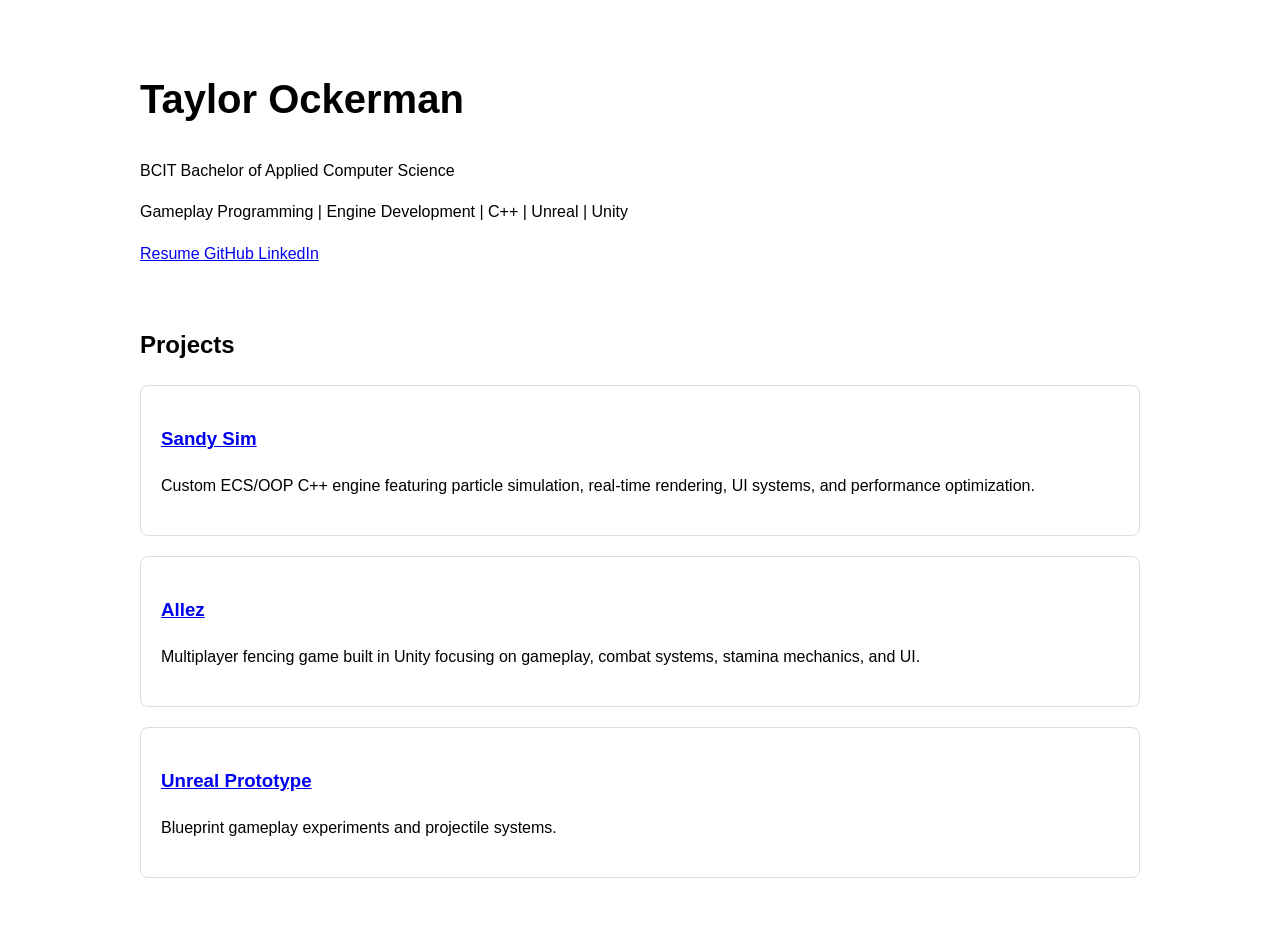
==== index.html @ caac099d "index setup and sandysim page start" ====
<!DOCTYPE html>
<html>

<head>
  <title>Taylor Ockerman Portfolio</title>
  <link rel="stylesheet" href="styles.css">
</head>

<body>

  <header>
    <h1>Taylor Ockerman</h1>

    <p>
      BCIT Bachelor of Applied Computer Science
    </p>

    <p>
      Gameplay Programming |
      Engine Development |
      C++ |
      Unreal |
      Unity
    </p>

    <a href="resume/resume.pdf">
      Resume
    </a>

    <a href="https://github.com/taylor-ockerman">
      GitHub
    </a>

    <a href="https://linkedin.com/in/taylor-ockerman">
      LinkedIn
    </a>

  </header>

  <section>

    <h2>Projects</h2>

    <div>

      <h3>
        <a href="projects/sandysim.html">
          Sandy Sim
        </a>
      </h3>

      <p>
        Custom ECS/OOP C++ engine featuring particle simulation,
        real-time rendering, UI systems, and performance optimization.
      </p>

    </div>

    <div>

      <h3>
        <a href="projects/allez.html">
          Allez
        </a>
      </h3>

      <p>
        Multiplayer fencing game built in Unity focusing on gameplay,
        combat systems, stamina mechanics, and UI.
      </p>

    </div>

    <div>

      <h3>
        <a href="projects/unreal.html">
          Unreal Prototype
        </a>
      </h3>

      <p>
        Blueprint gameplay experiments and projectile systems.
      </p>

    </div>

  </section>

</body>

</html>
---- styles.css ----
body {
  max-width: 1000px;
  margin: auto;

  font-family: Arial;
  line-height: 1.6;

  padding: 40px;
}

header {
  margin-bottom: 60px;
}

h1 {
  font-size: 40px;
}

div {
  border: 1px solid #ddd;

  padding: 20px;

  margin-bottom: 20px;

  border-radius: 8px;
}
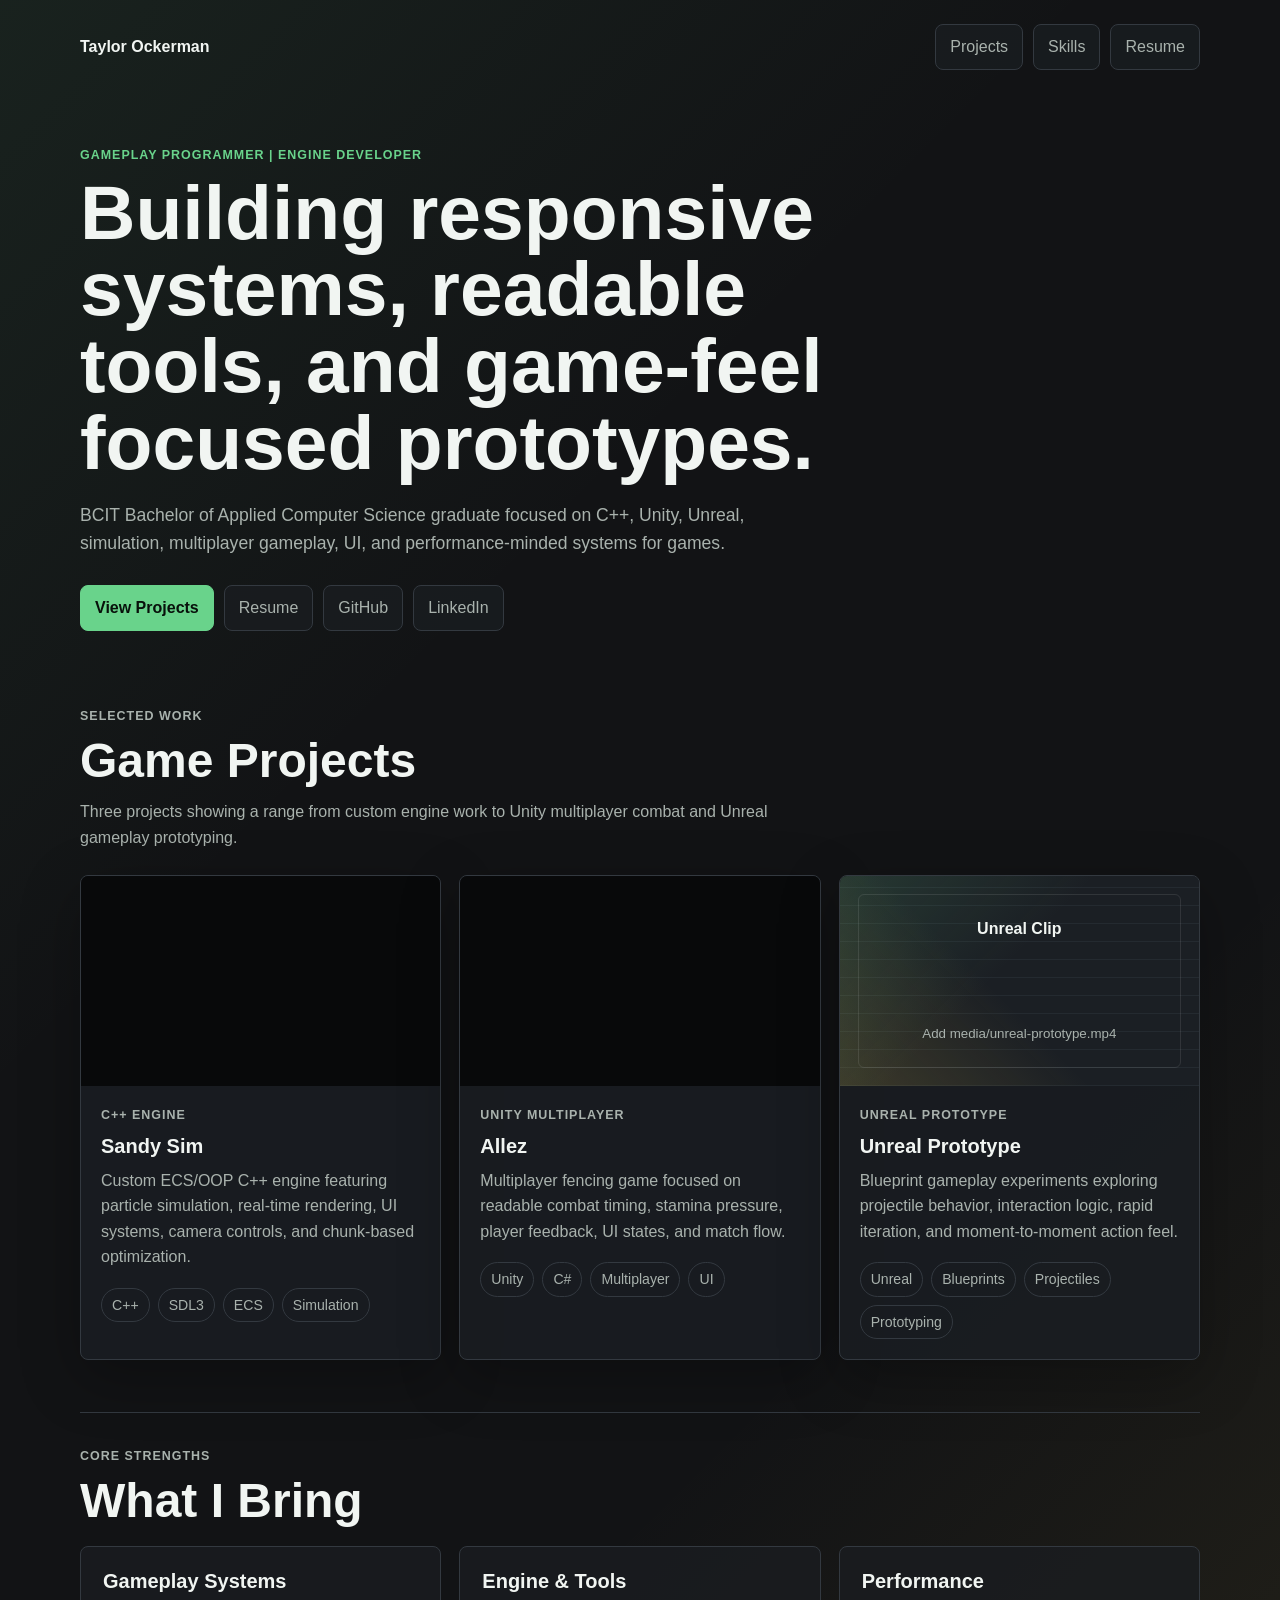
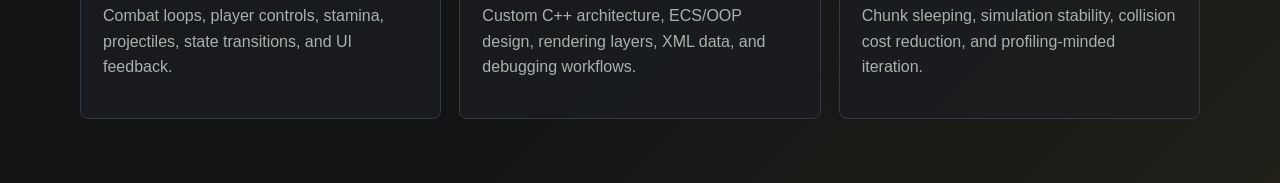
==== commit 254209a4: "majority of content added" ====
--- a/index.html
+++ b/index.html
@@ -1,92 +1,148 @@
 <!DOCTYPE html>
-<html>
+<html lang="en">
 
 <head>
-  <title>Taylor Ockerman Portfolio</title>
+  <meta charset="UTF-8">
+  <meta name="viewport" content="width=device-width, initial-scale=1.0">
+  <title>Taylor Ockerman | Game Developer Portfolio</title>
   <link rel="stylesheet" href="styles.css">
 </head>
 
 <body>
+  <header class="site-header">
+    <nav class="nav-bar" aria-label="Primary navigation">
+      <a class="logo" href="index.html">Taylor Ockerman</a>
+      <div class="nav-links">
+        <a href="#projects">Projects</a>
+        <a href="#skills">Skills</a>
+        <a href="resume.html">Resume</a>
+      </div>
+    </nav>
 
-  <header>
-    <h1>Taylor Ockerman</h1>
+    <section class="hero">
+      <p class="eyebrow">Gameplay Programmer | Engine Developer</p>
+      <h1>Building responsive systems, readable tools, and game-feel focused prototypes.</h1>
+      <p class="hero-copy">
+        BCIT Bachelor of Applied Computer Science graduate focused on C++, Unity, Unreal, simulation,
+        multiplayer gameplay, UI, and performance-minded systems for games.
+      </p>
 
-    <p>
-      BCIT Bachelor of Applied Computer Science
-    </p>
-
-    <p>
-      Gameplay Programming |
-      Engine Development |
-      C++ |
-      Unreal |
-      Unity
-    </p>
-
-    <a href="resume/resume.pdf">
-      Resume
-    </a>
-
-    <a href="https://github.com/taylor-ockerman">
-      GitHub
-    </a>
-
-    <a href="https://linkedin.com/in/taylor-ockerman">
-      LinkedIn
-    </a>
-
+      <div class="hero-actions">
+        <a class="button primary" href="#projects">View Projects</a>
+        <a class="button" href="resume.html">Resume</a>
+        <a class="button" href="https://github.com/taylor-ockerman">GitHub</a>
+        <a class="button" href="https://linkedin.com/in/taylor-ockerman">LinkedIn</a>
+      </div>
+    </section>
   </header>
 
-  <section>
+  <main>
+    <section class="section-intro" id="projects">
+      <p class="eyebrow">Selected Work</p>
+      <h2>Game Projects</h2>
+      <p>
+        Three projects showing a range from custom engine work to Unity multiplayer combat and Unreal
+        gameplay prototyping.
+      </p>
+    </section>
 
-    <h2>Projects</h2>
+    <section class="project-grid" aria-label="Project list">
+      <article class="project-card">
+        <a class="media-link" href="projects/SandySim.html" aria-label="Open Sandy Sim project page">
+          <video class="project-video" autoplay muted loop playsinline preload="metadata" aria-label="Sandy Sim gameplay clip">
+            <source src="media/sandysim.mp4" type="video/mp4">
+          </video>
+        </a>
+        <div class="project-card-body">
+          <div>
+            <p class="tag">C++ Engine</p>
+            <h3><a href="projects/SandySim.html">Sandy Sim</a></h3>
+          </div>
+          <p>
+            Custom ECS/OOP C++ engine featuring particle simulation, real-time rendering, UI systems,
+            camera controls, and chunk-based optimization.
+          </p>
+          <ul class="tech-list">
+            <li>C++</li>
+            <li>SDL3</li>
+            <li>ECS</li>
+            <li>Simulation</li>
+          </ul>
+        </div>
+      </article>
 
-    <div>
+      <article class="project-card">
+        <a class="media-link" href="projects/Allez.html" aria-label="Open Allez project page">
+          <video class="project-video" autoplay muted loop playsinline preload="metadata" aria-label="Allez gameplay clip">
+            <source src="media/allez.mp4" type="video/mp4">
+          </video>
+        </a>
+        <div class="project-card-body">
+          <div>
+            <p class="tag">Unity Multiplayer</p>
+            <h3><a href="projects/Allez.html">Allez</a></h3>
+          </div>
+          <p>
+            Multiplayer fencing game focused on readable combat timing, stamina pressure, player feedback,
+            UI states, and match flow.
+          </p>
+          <ul class="tech-list">
+            <li>Unity</li>
+            <li>C#</li>
+            <li>Multiplayer</li>
+            <li>UI</li>
+          </ul>
+        </div>
+      </article>
 
-      <h3>
-        <a href="projects/sandysim.html">
-          Sandy Sim
+      <article class="project-card">
+        <a class="media-link" href="projects/Unreal.html" aria-label="Open Unreal Prototype project page">
+          <div class="clip-placeholder">
+            <span>Unreal Clip</span>
+            <small>Add media/unreal-prototype.mp4</small>
+          </div>
         </a>
-      </h3>
+        <div class="project-card-body">
+          <div>
+            <p class="tag">Unreal Prototype</p>
+            <h3><a href="projects/Unreal.html">Unreal Prototype</a></h3>
+          </div>
+          <p>
+            Blueprint gameplay experiments exploring projectile behavior, interaction logic, rapid iteration,
+            and moment-to-moment action feel.
+          </p>
+          <ul class="tech-list">
+            <li>Unreal</li>
+            <li>Blueprints</li>
+            <li>Projectiles</li>
+            <li>Prototyping</li>
+          </ul>
+        </div>
+      </article>
+    </section>
 
-      <p>
-        Custom ECS/OOP C++ engine featuring particle simulation,
-        real-time rendering, UI systems, and performance optimization.
-      </p>
+    <section class="skills-band" id="skills">
+      <div class="section-intro compact">
+        <p class="eyebrow">Core Strengths</p>
+        <h2>What I Bring</h2>
+      </div>
 
-    </div>
-
-    <div>
-
-      <h3>
-        <a href="projects/allez.html">
-          Allez
-        </a>
-      </h3>
-
-      <p>
-        Multiplayer fencing game built in Unity focusing on gameplay,
-        combat systems, stamina mechanics, and UI.
-      </p>
-
-    </div>
-
-    <div>
-
-      <h3>
-        <a href="projects/unreal.html">
-          Unreal Prototype
-        </a>
-      </h3>
-
-      <p>
-        Blueprint gameplay experiments and projectile systems.
-      </p>
-
-    </div>
-
-  </section>
-
+      <div class="skill-grid">
+        <div>
+          <h3>Gameplay Systems</h3>
+          <p>Combat loops, player controls, stamina, projectiles, state transitions, and UI feedback.</p>
+        </div>
+        <div>
+          <h3>Engine & Tools</h3>
+          <p>Custom C++ architecture, ECS/OOP design, rendering layers, XML data, and debugging workflows.</p>
+        </div>
+        <div>
+          <h3>Performance</h3>
+          <p>Chunk sleeping, simulation stability, collision cost reduction, and profiling-minded iteration.</p>
+        </div>
+      </div>
+    </section>
+  </main>
 </body>
 
-</html>+</html>
--- a/styles.css
+++ b/styles.css
@@ -1,27 +1,476 @@
+:root {
+  --bg: #121315;
+  --panel: #1a1d21;
+  --panel-strong: #22262b;
+  --text: #f1f5f2;
+  --muted: #a9b2ad;
+  --line: #333940;
+  --accent: #69d38b;
+  --accent-strong: #e8c547;
+  --shadow: 0 18px 60px rgba(0, 0, 0, 0.28);
+}
+
+* {
+  box-sizing: border-box;
+}
+
+html {
+  scroll-behavior: smooth;
+}
+
 body {
-  max-width: 1000px;
-  margin: auto;
-
-  font-family: Arial;
+  margin: 0;
+  background:
+    linear-gradient(135deg, rgba(105, 211, 139, 0.08), transparent 36%),
+    linear-gradient(315deg, rgba(232, 197, 71, 0.07), transparent 30%),
+    var(--bg);
+  color: var(--text);
+  font-family: Arial, Helvetica, sans-serif;
   line-height: 1.6;
-
-  padding: 40px;
-}
-
-header {
-  margin-bottom: 60px;
+}
+
+a {
+  color: inherit;
+  text-decoration: none;
+}
+
+a:hover {
+  color: var(--accent);
+}
+
+.site-header,
+main,
+.project-page,
+.resume-page {
+  width: min(1120px, calc(100% - 40px));
+  margin: 0 auto;
+}
+
+.site-header {
+  padding: 24px 0 54px;
+}
+
+.nav-bar {
+  display: flex;
+  align-items: center;
+  justify-content: space-between;
+  gap: 18px;
+  margin-bottom: 76px;
+}
+
+.logo {
+  font-weight: 800;
+  letter-spacing: 0;
+}
+
+.nav-links {
+  display: flex;
+  flex-wrap: wrap;
+  justify-content: flex-end;
+  gap: 10px;
+}
+
+.nav-links a,
+.button {
+  min-height: 42px;
+  display: inline-flex;
+  align-items: center;
+  justify-content: center;
+  border: 1px solid var(--line);
+  border-radius: 8px;
+  padding: 9px 14px;
+  color: var(--muted);
+  background: rgba(26, 29, 33, 0.76);
+}
+
+.button.primary {
+  color: #08110b;
+  background: var(--accent);
+  border-color: var(--accent);
+  font-weight: 700;
+}
+
+.hero {
+  max-width: 850px;
+  padding-bottom: 22px;
+}
+
+.eyebrow,
+.tag {
+  margin: 0 0 8px;
+  color: var(--accent);
+  font-size: 0.78rem;
+  font-weight: 800;
+  letter-spacing: 0.08em;
+  text-transform: uppercase;
+}
+
+h1,
+h2,
+h3,
+p {
+  margin-top: 0;
 }
 
 h1 {
-  font-size: 40px;
-}
-
-div {
-  border: 1px solid #ddd;
-
+  max-width: 820px;
+  margin-bottom: 20px;
+  font-size: clamp(2.4rem, 6vw, 5rem);
+  line-height: 1;
+}
+
+h2 {
+  margin-bottom: 12px;
+  font-size: clamp(1.9rem, 4vw, 3rem);
+  line-height: 1.1;
+}
+
+h3 {
+  margin-bottom: 10px;
+  font-size: 1.25rem;
+  line-height: 1.2;
+}
+
+.hero-copy,
+.section-intro p,
+.project-card p,
+.detail-section p,
+.skill-grid p {
+  color: var(--muted);
+}
+
+.hero-copy {
+  max-width: 720px;
+  font-size: 1.1rem;
+}
+
+.hero-actions {
+  display: flex;
+  flex-wrap: wrap;
+  gap: 10px;
+  margin-top: 28px;
+}
+
+main {
+  padding-bottom: 64px;
+}
+
+.section-intro {
+  max-width: 720px;
+  margin-bottom: 24px;
+}
+
+.section-intro.compact {
+  margin-bottom: 18px;
+}
+
+.project-grid {
+  display: grid;
+  grid-template-columns: repeat(3, minmax(0, 1fr));
+  gap: 18px;
+  margin-bottom: 52px;
+}
+
+.project-card {
+  overflow: hidden;
+  border: 1px solid var(--line);
+  border-radius: 8px;
+  background: rgba(26, 29, 33, 0.88);
+  box-shadow: var(--shadow);
+}
+
+.media-link {
+  display: block;
+}
+
+.clip-placeholder,
+.clip-frame {
+  position: relative;
+  display: grid;
+  min-height: 210px;
+  place-items: center;
+  overflow: hidden;
+  background:
+    linear-gradient(135deg, rgba(105, 211, 139, 0.14), transparent 45%),
+    linear-gradient(45deg, rgba(232, 197, 71, 0.16), transparent 44%),
+    repeating-linear-gradient(0deg, #242a30 0 1px, #1b1f24 1px 18px);
+}
+
+.project-video {
+  display: block;
+  width: 100%;
+  min-height: 210px;
+  aspect-ratio: 16 / 9;
+  background: #08090a;
+  object-fit: cover;
+}
+
+.clip-placeholder::after,
+.clip-frame::after {
+  content: "";
+  position: absolute;
+  inset: 18px;
+  border: 1px solid rgba(241, 245, 242, 0.1);
+  border-radius: 6px;
+}
+
+.clip-placeholder span,
+.clip-placeholder small,
+.clip-frame span {
+  position: relative;
+  z-index: 1;
+}
+
+.clip-placeholder span,
+.clip-frame span {
+  display: block;
+  color: var(--text);
+  font-weight: 800;
+}
+
+.clip-placeholder small {
+  display: block;
+  color: var(--muted);
+}
+
+.project-card-body {
   padding: 20px;
-
-  margin-bottom: 20px;
-
-  border-radius: 8px;
-}+}
+
+.tech-list,
+.detail-list {
+  display: flex;
+  flex-wrap: wrap;
+  gap: 8px;
+  margin: 18px 0 0;
+  padding: 0;
+  list-style: none;
+}
+
+.tech-list li,
+.detail-list li {
+  border: 1px solid var(--line);
+  border-radius: 999px;
+  padding: 5px 10px;
+  color: var(--muted);
+  font-size: 0.88rem;
+}
+
+.skills-band {
+  border-top: 1px solid var(--line);
+  padding-top: 34px;
+}
+
+.skill-grid {
+  display: grid;
+  grid-template-columns: repeat(3, minmax(0, 1fr));
+  gap: 18px;
+}
+
+.skill-grid div,
+.detail-section {
+  border: 1px solid var(--line);
+  border-radius: 8px;
+  padding: 22px;
+  background: rgba(26, 29, 33, 0.78);
+}
+
+.project-page {
+  padding: 24px 0 64px;
+}
+
+.resume-page {
+  padding: 24px 0 64px;
+}
+
+.resume-nav {
+  margin-bottom: 54px;
+}
+
+.resume-hero {
+  display: grid;
+  grid-template-columns: minmax(0, 1fr) auto;
+  gap: 28px;
+  align-items: end;
+  margin-bottom: 34px;
+}
+
+.resume-actions {
+  display: flex;
+  flex-wrap: wrap;
+  justify-content: flex-end;
+  gap: 10px;
+}
+
+.resume-layout {
+  display: grid;
+  grid-template-columns: 320px minmax(0, 1fr);
+  gap: 18px;
+  align-items: start;
+}
+
+.resume-sidebar,
+.resume-main {
+  display: grid;
+  gap: 18px;
+}
+
+.resume-section {
+  border: 1px solid var(--line);
+  border-radius: 8px;
+  padding: 22px;
+  background: rgba(26, 29, 33, 0.78);
+}
+
+.resume-section > :last-child,
+.resume-item > :last-child {
+  margin-bottom: 0;
+}
+
+.resume-item + .resume-item {
+  margin-top: 24px;
+  padding-top: 24px;
+  border-top: 1px solid var(--line);
+}
+
+.resume-item-header {
+  display: flex;
+  align-items: baseline;
+  justify-content: space-between;
+  gap: 14px;
+}
+
+.resume-item-header span {
+  color: var(--accent);
+  font-size: 0.86rem;
+  font-weight: 800;
+  text-transform: uppercase;
+}
+
+.resume-item p,
+.resume-item li,
+.focus-grid p {
+  color: var(--muted);
+}
+
+.resume-item ul {
+  margin: 12px 0 0;
+  padding-left: 20px;
+}
+
+.resume-item li + li {
+  margin-top: 8px;
+}
+
+.focus-grid {
+  display: grid;
+  grid-template-columns: repeat(3, minmax(0, 1fr));
+  gap: 18px;
+}
+
+.back-link {
+  display: inline-flex;
+  margin-bottom: 42px;
+  color: var(--muted);
+}
+
+.project-hero {
+  display: grid;
+  grid-template-columns: 0.9fr 1.1fr;
+  gap: 28px;
+  align-items: center;
+  margin-bottom: 34px;
+}
+
+.project-summary {
+  max-width: 640px;
+  color: var(--muted);
+  font-size: 1.05rem;
+}
+
+.clip-frame {
+  min-height: 340px;
+  border: 1px solid var(--line);
+  border-radius: 8px;
+  box-shadow: var(--shadow);
+}
+
+.media-gallery {
+  display: grid;
+  grid-template-columns: repeat(2, minmax(0, 1fr));
+  gap: 18px;
+  margin-bottom: 34px;
+}
+
+.gallery-video {
+  border: 1px solid var(--line);
+  border-radius: 8px;
+  box-shadow: var(--shadow);
+}
+
+.detail-grid {
+  display: grid;
+  grid-template-columns: repeat(2, minmax(0, 1fr));
+  gap: 18px;
+}
+
+.detail-section ul:not(.detail-list) {
+  margin: 0;
+  padding-left: 20px;
+  color: var(--muted);
+}
+
+.detail-section li + li {
+  margin-top: 8px;
+}
+
+@media (max-width: 860px) {
+  .project-grid,
+  .skill-grid,
+  .project-hero,
+  .media-gallery,
+  .resume-hero,
+  .resume-layout,
+  .focus-grid,
+  .detail-grid {
+    grid-template-columns: 1fr;
+  }
+
+  .resume-actions {
+    justify-content: flex-start;
+  }
+
+  .nav-bar {
+    align-items: flex-start;
+    flex-direction: column;
+    margin-bottom: 48px;
+  }
+
+  .nav-links {
+    justify-content: flex-start;
+  }
+}
+
+@media (max-width: 520px) {
+  .site-header,
+  main,
+  .project-page,
+  .resume-page {
+    width: min(100% - 28px, 1120px);
+  }
+
+  .hero-actions,
+  .nav-links {
+    width: 100%;
+  }
+
+  .button,
+  .nav-links a {
+    flex: 1 1 auto;
+  }
+
+  .clip-placeholder,
+  .clip-frame {
+    min-height: 230px;
+  }
+}
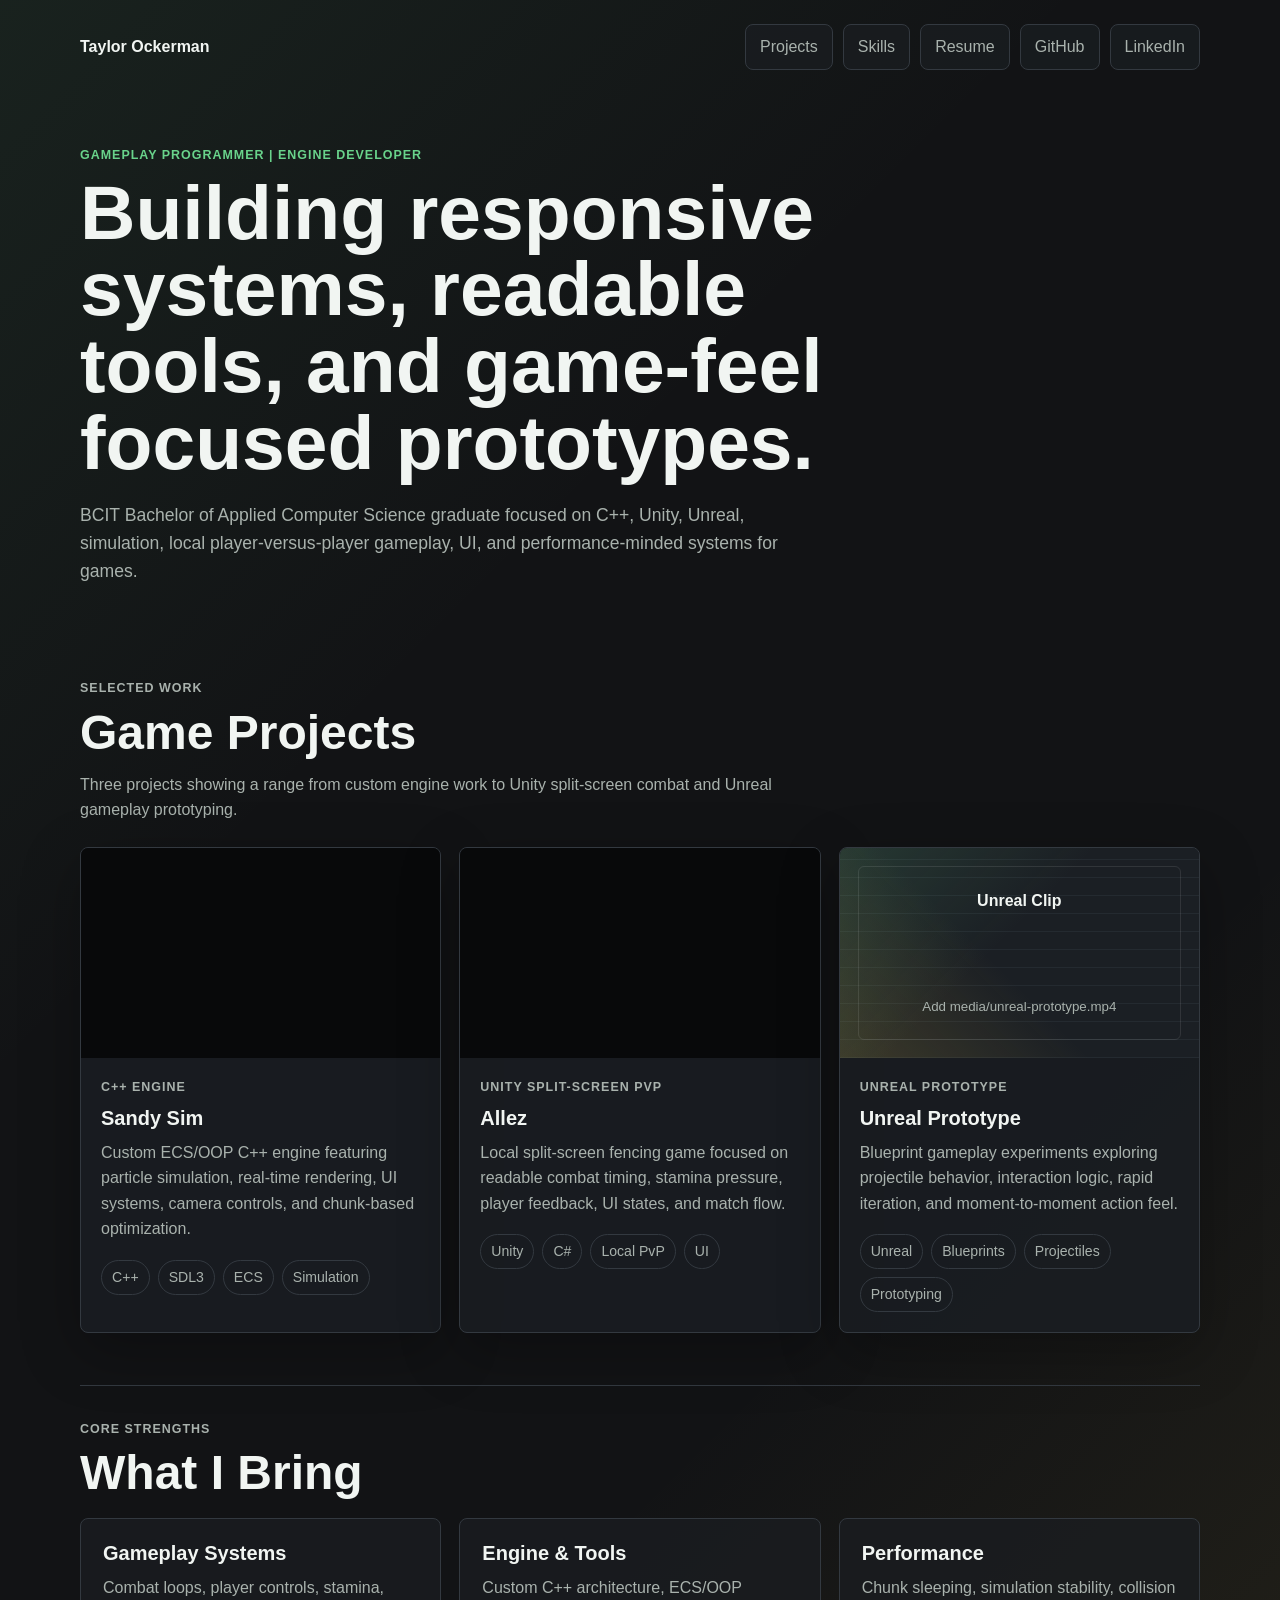
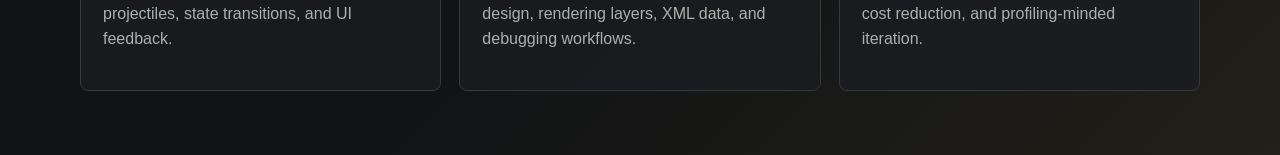
==== commit 581f0b78: "Update portfolio resume and copy" ====
--- a/index.html
+++ b/index.html
@@ -16,6 +16,8 @@
         <a href="#projects">Projects</a>
         <a href="#skills">Skills</a>
         <a href="resume.html">Resume</a>
+        <a href="https://github.com/taylor-ockerman" target="_blank" rel="noopener noreferrer">GitHub</a>
+        <a href="https://linkedin.com/in/taylor-ockerman" target="_blank" rel="noopener noreferrer">LinkedIn</a>
       </div>
     </nav>
 
@@ -24,15 +26,8 @@
       <h1>Building responsive systems, readable tools, and game-feel focused prototypes.</h1>
       <p class="hero-copy">
         BCIT Bachelor of Applied Computer Science graduate focused on C++, Unity, Unreal, simulation,
-        multiplayer gameplay, UI, and performance-minded systems for games.
+        local player-versus-player gameplay, UI, and performance-minded systems for games.
       </p>
-
-      <div class="hero-actions">
-        <a class="button primary" href="#projects">View Projects</a>
-        <a class="button" href="resume.html">Resume</a>
-        <a class="button" href="https://github.com/taylor-ockerman">GitHub</a>
-        <a class="button" href="https://linkedin.com/in/taylor-ockerman">LinkedIn</a>
-      </div>
     </section>
   </header>
 
@@ -41,7 +36,7 @@
       <p class="eyebrow">Selected Work</p>
       <h2>Game Projects</h2>
       <p>
-        Three projects showing a range from custom engine work to Unity multiplayer combat and Unreal
+        Three projects showing a range from custom engine work to Unity split-screen combat and Unreal
         gameplay prototyping.
       </p>
     </section>
@@ -79,17 +74,17 @@
         </a>
         <div class="project-card-body">
           <div>
-            <p class="tag">Unity Multiplayer</p>
+            <p class="tag">Unity Split-Screen PvP</p>
             <h3><a href="projects/Allez.html">Allez</a></h3>
           </div>
           <p>
-            Multiplayer fencing game focused on readable combat timing, stamina pressure, player feedback,
-            UI states, and match flow.
+            Local split-screen fencing game focused on readable combat timing, stamina pressure,
+            player feedback, UI states, and match flow.
           </p>
           <ul class="tech-list">
             <li>Unity</li>
             <li>C#</li>
-            <li>Multiplayer</li>
+            <li>Local PvP</li>
             <li>UI</li>
           </ul>
         </div>
--- a/styles.css
+++ b/styles.css
@@ -144,13 +144,6 @@
   font-size: 1.1rem;
 }
 
-.hero-actions {
-  display: flex;
-  flex-wrap: wrap;
-  gap: 10px;
-  margin-top: 28px;
-}
-
 main {
   padding-bottom: 64px;
 }
@@ -400,6 +393,10 @@
   grid-template-columns: repeat(2, minmax(0, 1fr));
   gap: 18px;
   margin-bottom: 34px;
+}
+
+.single-clip-gallery {
+  grid-template-columns: minmax(0, 1fr);
 }
 
 .gallery-video {
@@ -459,7 +456,6 @@
     width: min(100% - 28px, 1120px);
   }
 
-  .hero-actions,
   .nav-links {
     width: 100%;
   }
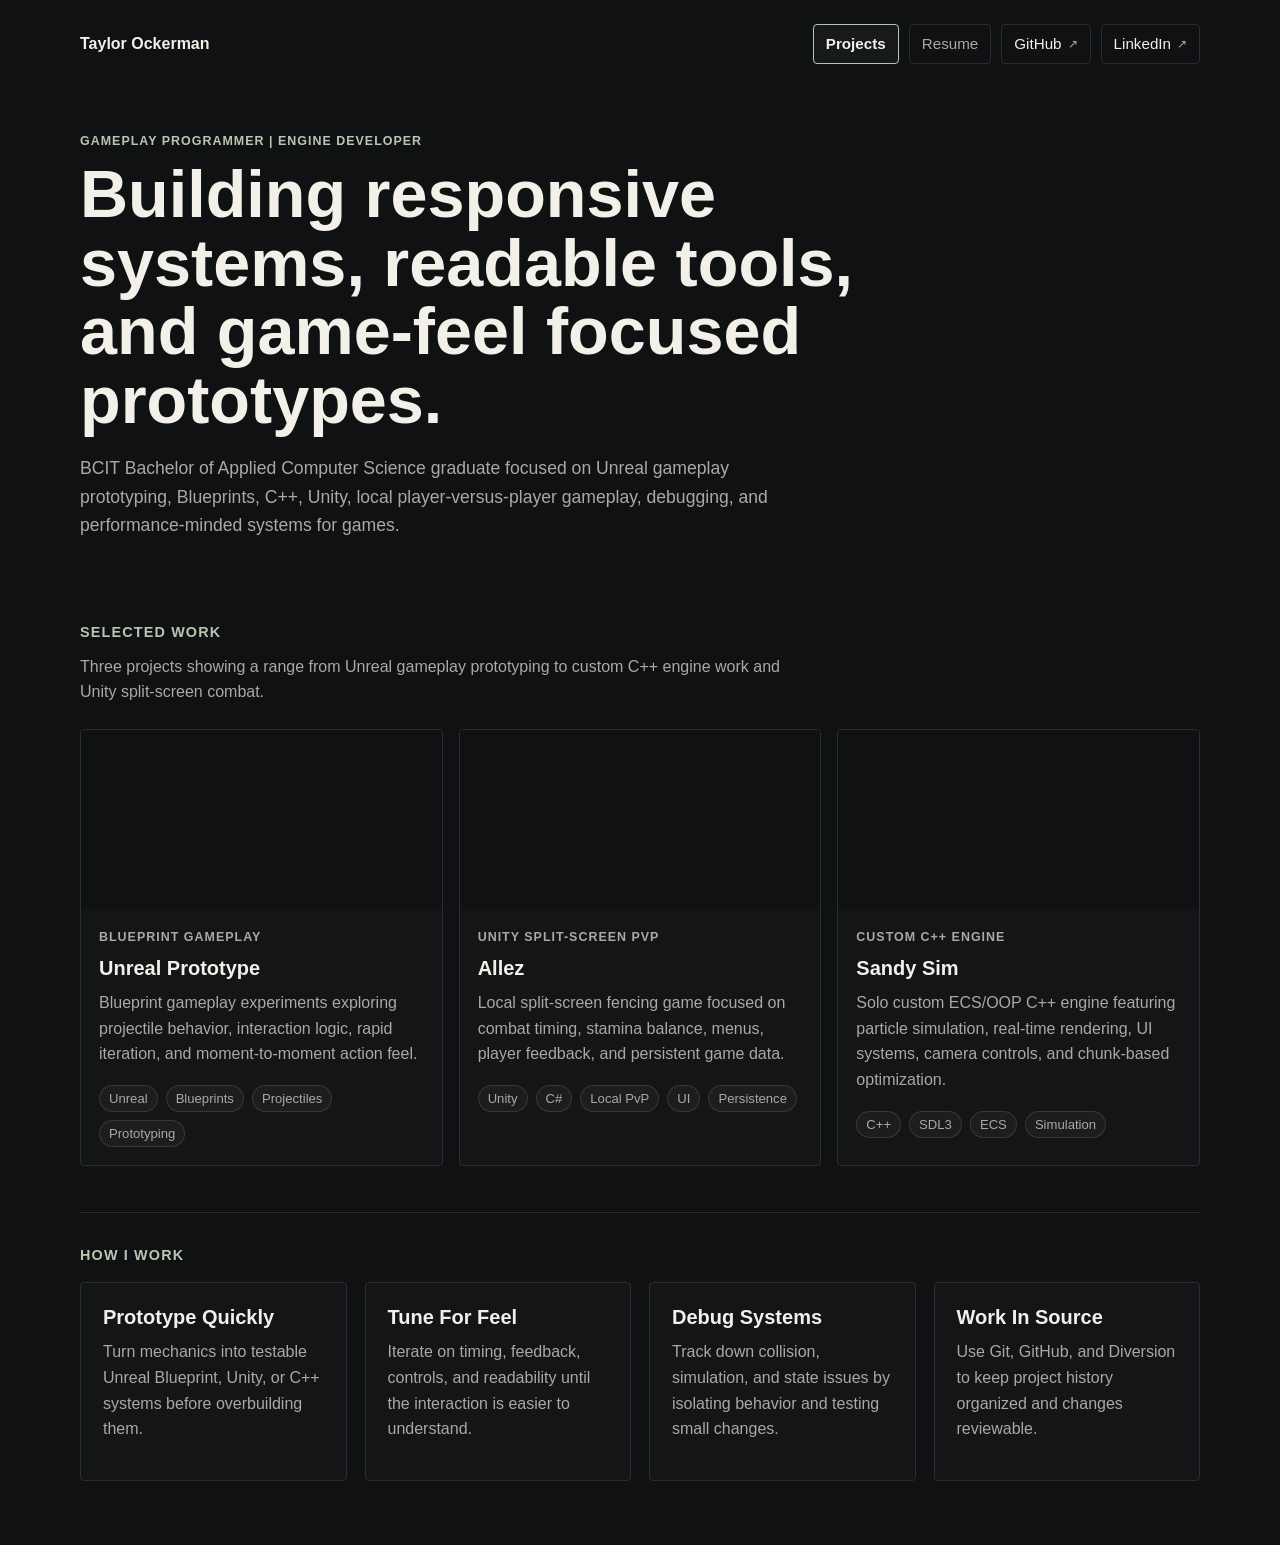
==== commit b0e6f921: "Polish portfolio for Unreal generalist application" ====
--- a/index.html
+++ b/index.html
@@ -13,11 +13,10 @@
     <nav class="nav-bar" aria-label="Primary navigation">
       <a class="logo" href="index.html">Taylor Ockerman</a>
       <div class="nav-links">
-        <a href="#projects">Projects</a>
-        <a href="#skills">Skills</a>
+        <span class="active-nav" aria-current="page">Projects</span>
         <a href="resume.html">Resume</a>
-        <a href="https://github.com/taylor-ockerman" target="_blank" rel="noopener noreferrer">GitHub</a>
-        <a href="https://linkedin.com/in/taylor-ockerman" target="_blank" rel="noopener noreferrer">LinkedIn</a>
+        <a class="external-link github-link" href="https://github.com/taylor-ockerman" target="_blank" rel="noopener noreferrer">GitHub</a>
+        <a class="external-link linkedin-link" href="https://linkedin.com/in/taylor-ockerman" target="_blank" rel="noopener noreferrer">LinkedIn</a>
       </div>
     </nav>
 
@@ -25,43 +24,43 @@
       <p class="eyebrow">Gameplay Programmer | Engine Developer</p>
       <h1>Building responsive systems, readable tools, and game-feel focused prototypes.</h1>
       <p class="hero-copy">
-        BCIT Bachelor of Applied Computer Science graduate focused on C++, Unity, Unreal, simulation,
-        local player-versus-player gameplay, UI, and performance-minded systems for games.
+        BCIT Bachelor of Applied Computer Science graduate focused on Unreal gameplay prototyping,
+        Blueprints, C++, Unity, local player-versus-player gameplay, debugging, and performance-minded
+        systems for games.
       </p>
     </section>
   </header>
 
   <main>
     <section class="section-intro" id="projects">
-      <p class="eyebrow">Selected Work</p>
-      <h2>Game Projects</h2>
+      <h2>Selected Work</h2>
       <p>
-        Three projects showing a range from custom engine work to Unity split-screen combat and Unreal
-        gameplay prototyping.
+        Three projects showing a range from Unreal gameplay prototyping to custom C++ engine work and
+        Unity split-screen combat.
       </p>
     </section>
 
     <section class="project-grid" aria-label="Project list">
       <article class="project-card">
-        <a class="media-link" href="projects/SandySim.html" aria-label="Open Sandy Sim project page">
-          <video class="project-video" autoplay muted loop playsinline preload="metadata" aria-label="Sandy Sim gameplay clip">
-            <source src="media/sandysim.mp4" type="video/mp4">
+        <a class="media-link" href="projects/Unreal.html" aria-label="Open Unreal Prototype project page">
+          <video class="project-video" autoplay muted loop playsinline preload="metadata" aria-label="Unreal Prototype gameplay clip">
+            <source src="media/unreal.mp4" type="video/mp4">
           </video>
         </a>
         <div class="project-card-body">
           <div>
-            <p class="tag">C++ Engine</p>
-            <h3><a href="projects/SandySim.html">Sandy Sim</a></h3>
+            <p class="tag">Blueprint Gameplay</p>
+            <h3><a href="projects/Unreal.html">Unreal Prototype</a></h3>
           </div>
           <p>
-            Custom ECS/OOP C++ engine featuring particle simulation, real-time rendering, UI systems,
-            camera controls, and chunk-based optimization.
+            Blueprint gameplay experiments exploring projectile behavior, interaction logic, rapid iteration,
+            and moment-to-moment action feel.
           </p>
           <ul class="tech-list">
-            <li>C++</li>
-            <li>SDL3</li>
-            <li>ECS</li>
-            <li>Simulation</li>
+            <li>Unreal</li>
+            <li>Blueprints</li>
+            <li>Projectiles</li>
+            <li>Prototyping</li>
           </ul>
         </div>
       </article>
@@ -78,62 +77,65 @@
             <h3><a href="projects/Allez.html">Allez</a></h3>
           </div>
           <p>
-            Local split-screen fencing game focused on readable combat timing, stamina pressure,
-            player feedback, UI states, and match flow.
+            Local split-screen fencing game focused on combat timing, stamina balance, menus,
+            player feedback, and persistent game data.
           </p>
           <ul class="tech-list">
             <li>Unity</li>
             <li>C#</li>
             <li>Local PvP</li>
             <li>UI</li>
+            <li>Persistence</li>
           </ul>
         </div>
       </article>
 
       <article class="project-card">
-        <a class="media-link" href="projects/Unreal.html" aria-label="Open Unreal Prototype project page">
-          <div class="clip-placeholder">
-            <span>Unreal Clip</span>
-            <small>Add media/unreal-prototype.mp4</small>
-          </div>
+        <a class="media-link" href="projects/SandySim.html" aria-label="Open Sandy Sim project page">
+          <video class="project-video" autoplay muted loop playsinline preload="metadata" aria-label="Sandy Sim gameplay clip">
+            <source src="media/sandysim.mp4" type="video/mp4">
+          </video>
         </a>
         <div class="project-card-body">
           <div>
-            <p class="tag">Unreal Prototype</p>
-            <h3><a href="projects/Unreal.html">Unreal Prototype</a></h3>
+            <p class="tag">Custom C++ Engine</p>
+            <h3><a href="projects/SandySim.html">Sandy Sim</a></h3>
           </div>
           <p>
-            Blueprint gameplay experiments exploring projectile behavior, interaction logic, rapid iteration,
-            and moment-to-moment action feel.
+            Solo custom ECS/OOP C++ engine featuring particle simulation, real-time rendering,
+            UI systems, camera controls, and chunk-based optimization.
           </p>
           <ul class="tech-list">
-            <li>Unreal</li>
-            <li>Blueprints</li>
-            <li>Projectiles</li>
-            <li>Prototyping</li>
+            <li>C++</li>
+            <li>SDL3</li>
+            <li>ECS</li>
+            <li>Simulation</li>
           </ul>
         </div>
       </article>
     </section>
 
-    <section class="skills-band" id="skills">
+    <section class="skills-band">
       <div class="section-intro compact">
-        <p class="eyebrow">Core Strengths</p>
-        <h2>What I Bring</h2>
+        <h2>How I Work</h2>
       </div>
 
-      <div class="skill-grid">
+      <div class="skill-grid four-column">
         <div>
-          <h3>Gameplay Systems</h3>
-          <p>Combat loops, player controls, stamina, projectiles, state transitions, and UI feedback.</p>
+          <h3>Prototype Quickly</h3>
+          <p>Turn mechanics into testable Unreal Blueprint, Unity, or C++ systems before overbuilding them.</p>
         </div>
         <div>
-          <h3>Engine & Tools</h3>
-          <p>Custom C++ architecture, ECS/OOP design, rendering layers, XML data, and debugging workflows.</p>
+          <h3>Tune For Feel</h3>
+          <p>Iterate on timing, feedback, controls, and readability until the interaction is easier to understand.</p>
         </div>
         <div>
-          <h3>Performance</h3>
-          <p>Chunk sleeping, simulation stability, collision cost reduction, and profiling-minded iteration.</p>
+          <h3>Debug Systems</h3>
+          <p>Track down collision, simulation, and state issues by isolating behavior and testing small changes.</p>
+        </div>
+        <div>
+          <h3>Work In Source</h3>
+          <p>Use Git, GitHub, and Diversion to keep project history organized and changes reviewable.</p>
         </div>
       </div>
     </section>
--- a/styles.css
+++ b/styles.css
@@ -1,13 +1,12 @@
 :root {
-  --bg: #121315;
-  --panel: #1a1d21;
-  --panel-strong: #22262b;
-  --text: #f1f5f2;
-  --muted: #a9b2ad;
-  --line: #333940;
-  --accent: #69d38b;
-  --accent-strong: #e8c547;
-  --shadow: 0 18px 60px rgba(0, 0, 0, 0.28);
+  --bg: #101112;
+  --panel: #17191b;
+  --panel-soft: #131516;
+  --text: #f2f0e8;
+  --muted: #a7aaa6;
+  --line: #2b2e31;
+  --accent: #b8c7b3;
+  --shadow: none;
 }
 
 * {
@@ -20,12 +19,9 @@
 
 body {
   margin: 0;
-  background:
-    linear-gradient(135deg, rgba(105, 211, 139, 0.08), transparent 36%),
-    linear-gradient(315deg, rgba(232, 197, 71, 0.07), transparent 30%),
-    var(--bg);
-  color: var(--text);
-  font-family: Arial, Helvetica, sans-serif;
+  background: var(--bg);
+  color: var(--text);
+  font-family: Inter, Arial, Helvetica, sans-serif;
   line-height: 1.6;
 }
 
@@ -47,7 +43,7 @@
 }
 
 .site-header {
-  padding: 24px 0 54px;
+  padding: 24px 0 46px;
 }
 
 .nav-bar {
@@ -55,7 +51,7 @@
   align-items: center;
   justify-content: space-between;
   gap: 18px;
-  margin-bottom: 76px;
+  margin-bottom: 68px;
 }
 
 .logo {
@@ -71,21 +67,53 @@
 }
 
 .nav-links a,
+.active-nav,
 .button {
-  min-height: 42px;
+  min-height: 38px;
   display: inline-flex;
   align-items: center;
   justify-content: center;
   border: 1px solid var(--line);
-  border-radius: 8px;
-  padding: 9px 14px;
-  color: var(--muted);
-  background: rgba(26, 29, 33, 0.76);
+  border-radius: 4px;
+  padding: 7px 12px;
+  color: var(--muted);
+  background: transparent;
+  font-size: 0.95rem;
+}
+
+.nav-links a.external-link {
+  gap: 6px;
+  color: var(--text);
+}
+
+.nav-links a.external-link::after {
+  content: "↗";
+  color: var(--muted);
+  font-size: 0.78rem;
+  line-height: 1;
+}
+
+.nav-links a.github-link:hover {
+  border-color: #8b949e;
+  color: var(--text);
+}
+
+.nav-links a.linkedin-link:hover {
+  border-color: #6da7d8;
+  color: #cfe7fa;
+}
+
+.active-nav {
+  color: var(--text);
+  background: var(--panel);
+  border-color: var(--accent);
+  font-weight: 700;
+  pointer-events: none;
 }
 
 .button.primary {
-  color: #08110b;
-  background: var(--accent);
+  color: var(--bg);
+  background: var(--text);
   border-color: var(--accent);
   font-weight: 700;
 }
@@ -115,8 +143,8 @@
 h1 {
   max-width: 820px;
   margin-bottom: 20px;
-  font-size: clamp(2.4rem, 6vw, 5rem);
-  line-height: 1;
+  font-size: clamp(2.25rem, 5.2vw, 4.25rem);
+  line-height: 1.03;
 }
 
 h2 {
@@ -153,6 +181,15 @@
   margin-bottom: 24px;
 }
 
+.section-intro h2 {
+  color: var(--accent);
+  font-size: 0.9rem;
+  font-weight: 800;
+  letter-spacing: 0.08em;
+  line-height: 1.2;
+  text-transform: uppercase;
+}
+
 .section-intro.compact {
   margin-bottom: 18px;
 }
@@ -160,51 +197,71 @@
 .project-grid {
   display: grid;
   grid-template-columns: repeat(3, minmax(0, 1fr));
-  gap: 18px;
-  margin-bottom: 52px;
+  gap: 16px;
+  margin-bottom: 46px;
 }
 
 .project-card {
   overflow: hidden;
   border: 1px solid var(--line);
-  border-radius: 8px;
-  background: rgba(26, 29, 33, 0.88);
+  border-radius: 4px;
+  background: var(--panel-soft);
   box-shadow: var(--shadow);
 }
 
 .media-link {
   display: block;
-}
-
-.clip-placeholder,
-.clip-frame {
+  overflow: hidden;
+  background: var(--bg);
+}
+
+.clip-placeholder {
   position: relative;
   display: grid;
   min-height: 210px;
   place-items: center;
   overflow: hidden;
-  background:
-    linear-gradient(135deg, rgba(105, 211, 139, 0.14), transparent 45%),
-    linear-gradient(45deg, rgba(232, 197, 71, 0.16), transparent 44%),
-    repeating-linear-gradient(0deg, #242a30 0 1px, #1b1f24 1px 18px);
+  background: var(--panel);
+}
+
+.clip-frame {
+  overflow: hidden;
+  background: var(--bg);
 }
 
 .project-video {
   display: block;
   width: 100%;
-  min-height: 210px;
-  aspect-ratio: 16 / 9;
-  background: #08090a;
-  object-fit: cover;
-}
-
-.clip-placeholder::after,
-.clip-frame::after {
+  background: var(--bg);
+  object-fit: contain;
+  object-position: center;
+}
+
+.video-crop {
+  overflow: hidden;
+  background: var(--bg);
+}
+
+.video-crop .project-video {
+  height: auto;
+}
+
+.project-media {
+  margin: 0;
+}
+
+.project-media figcaption {
+  margin-top: 10px;
+  color: var(--muted);
+  font-size: 0.92rem;
+}
+
+.clip-placeholder::after {
   content: "";
   position: absolute;
   inset: 18px;
-  border: 1px solid rgba(241, 245, 242, 0.1);
-  border-radius: 6px;
+  border: 1px solid var(--line);
+  border-radius: 4px;
 }
 
 .clip-placeholder span,
@@ -227,7 +284,7 @@
 }
 
 .project-card-body {
-  padding: 20px;
+  padding: 18px;
 }
 
 .tech-list,
@@ -242,11 +299,54 @@
 
 .tech-list li,
 .detail-list li {
-  border: 1px solid var(--line);
+  border: 1px solid rgba(184, 199, 179, 0.16);
   border-radius: 999px;
-  padding: 5px 10px;
-  color: var(--muted);
-  font-size: 0.88rem;
+  padding: 4px 9px;
+  color: var(--muted);
+  background: rgba(184, 199, 179, 0.05);
+  font-size: 0.82rem;
+  line-height: 1.3;
+}
+
+.tech-list li::before,
+.detail-list li::before {
+  content: none;
+}
+
+.project-actions {
+  display: flex;
+  flex-wrap: wrap;
+  gap: 10px;
+  margin-top: 22px;
+}
+
+.project-meta {
+  display: grid;
+  grid-template-columns: repeat(auto-fit, minmax(190px, 1fr));
+  gap: 12px;
+  margin-bottom: 34px;
+}
+
+.project-meta div {
+  border: 1px solid var(--line);
+  border-radius: 4px;
+  padding: 16px;
+  background: var(--panel-soft);
+}
+
+.project-meta span {
+  display: block;
+  margin-bottom: 6px;
+  color: var(--accent);
+  font-size: 0.74rem;
+  font-weight: 800;
+  letter-spacing: 0.08em;
+  text-transform: uppercase;
+}
+
+.project-meta strong {
+  color: var(--text);
+  font-size: 0.96rem;
 }
 
 .skills-band {
@@ -260,12 +360,16 @@
   gap: 18px;
 }
 
+.skill-grid.four-column {
+  grid-template-columns: repeat(4, minmax(0, 1fr));
+}
+
 .skill-grid div,
 .detail-section {
   border: 1px solid var(--line);
-  border-radius: 8px;
+  border-radius: 4px;
   padding: 22px;
-  background: rgba(26, 29, 33, 0.78);
+  background: var(--panel-soft);
 }
 
 .project-page {
@@ -278,6 +382,10 @@
 
 .resume-nav {
   margin-bottom: 54px;
+}
+
+.project-nav {
+  margin-bottom: 28px;
 }
 
 .resume-hero {
@@ -310,14 +418,24 @@
 
 .resume-section {
   border: 1px solid var(--line);
-  border-radius: 8px;
+  border-radius: 4px;
   padding: 22px;
-  background: rgba(26, 29, 33, 0.78);
+  background: var(--panel-soft);
 }
 
 .resume-section > :last-child,
 .resume-item > :last-child {
   margin-bottom: 0;
+}
+
+.skill-cluster + .skill-cluster {
+  margin-top: 20px;
+}
+
+.skill-cluster h3 {
+  margin-bottom: 10px;
+  color: var(--text);
+  font-size: 0.95rem;
 }
 
 .resume-item + .resume-item {
@@ -363,7 +481,8 @@
 
 .back-link {
   display: inline-flex;
-  margin-bottom: 42px;
+  width: fit-content;
+  margin-bottom: 28px;
   color: var(--muted);
 }
 
@@ -382,9 +501,8 @@
 }
 
 .clip-frame {
-  min-height: 340px;
-  border: 1px solid var(--line);
-  border-radius: 8px;
+  border: 1px solid var(--line);
+  border-radius: 4px;
   box-shadow: var(--shadow);
 }
 
@@ -401,7 +519,7 @@
 
 .gallery-video {
   border: 1px solid var(--line);
-  border-radius: 8px;
+  border-radius: 4px;
   box-shadow: var(--shadow);
 }
 
@@ -424,8 +542,10 @@
 @media (max-width: 860px) {
   .project-grid,
   .skill-grid,
+  .skill-grid.four-column,
   .project-hero,
   .media-gallery,
+  .project-meta,
   .resume-hero,
   .resume-layout,
   .focus-grid,
@@ -461,12 +581,13 @@
   }
 
   .button,
-  .nav-links a {
+  .nav-links a,
+  .active-nav {
     flex: 1 1 auto;
   }
 
   .clip-placeholder,
   .clip-frame {
-    min-height: 230px;
-  }
-}
+    min-height: 0;
+  }
+}
